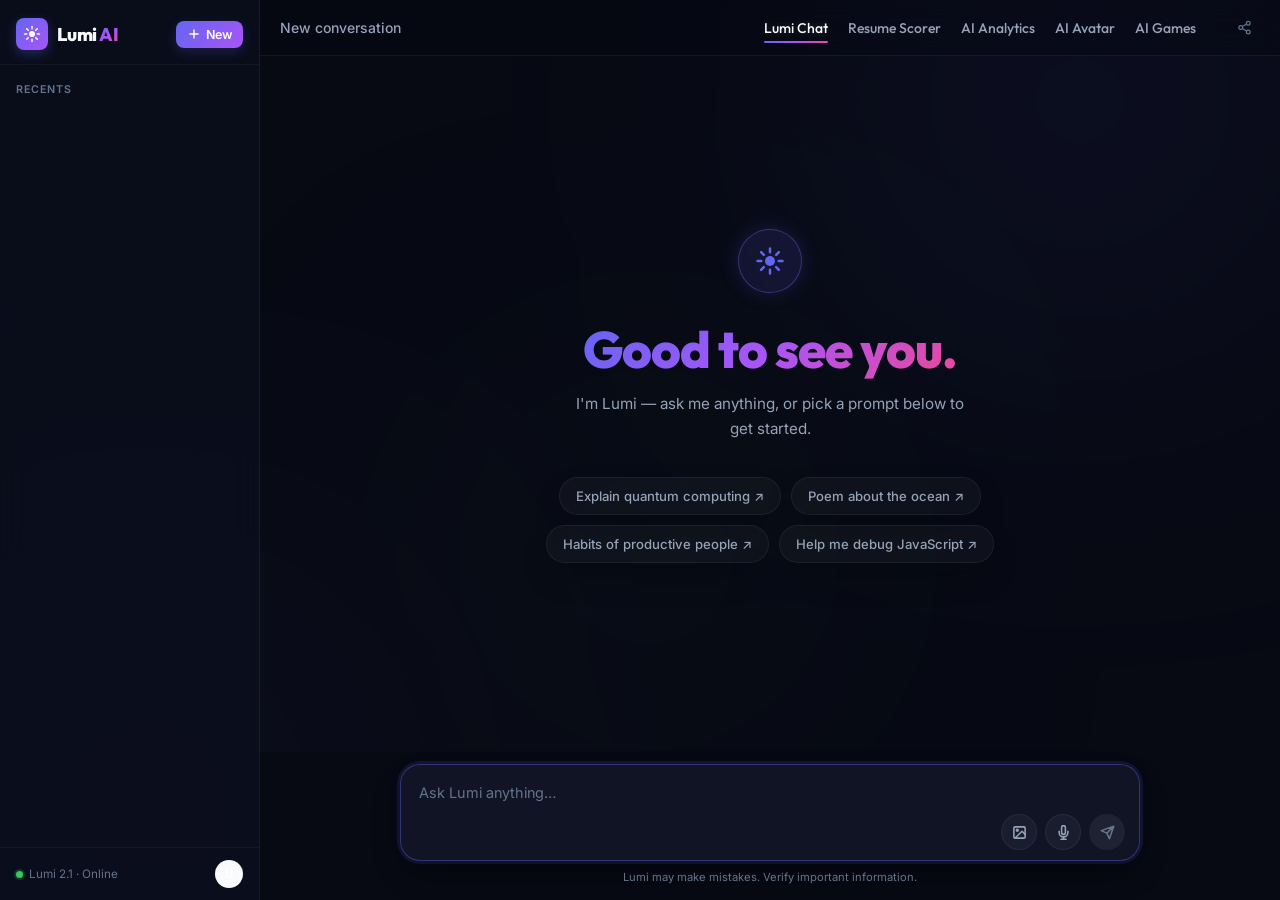
==== index.html @ 214613d6 "Initial commit: Lumi AI Application Setup" ====
<!DOCTYPE html>
<html lang="en">

<head>
    <meta charset="UTF-8" />
    <meta name="viewport" content="width=device-width, initial-scale=1.0" />
    <link rel="icon" href="/Pages/Screenshot_14-5-2026_141146_www.design.com-removebg-preview.png" type="image/x-icon">
    <title>Lumi — AI Assistant</title>
    <link rel="stylesheet" href="./Pages/CSS/index.css" />
    <link rel="preconnect" href="https://fonts.googleapis.com" />
    <link rel="preconnect" href="https://fonts.gstatic.com" crossorigin />
    <link
        href="https://fonts.googleapis.com/css2?family=Outfit:wght@400;500;600;700;800&family=Inter:wght@300;400;500;600;700&display=swap"
        rel="stylesheet">
</head>

<body>

    <!-- Premium Glowing Background Orbs -->
    <div class="bg-orbs">
        <div class="orb orb-1"></div>
        <div class="orb orb-2"></div>
        <div class="orb orb-3"></div>
    </div>

    <!-- Sidebar -->
    <aside class="sidebar" id="sidebar">
        <div class="sidebar-top">
            <div class="logo">
                <div class="logo-mark">
                    <svg width="18" height="18" viewBox="0 0 24 24" fill="none">
                        <circle cx="12" cy="12" r="4" fill="currentColor" />
                        <path
                            d="M12 2v3M12 19v3M2 12h3M19 12h3M4.93 4.93l2.12 2.12M16.95 16.95l2.12 2.12M4.93 19.07l2.12-2.12M16.95 7.05l2.12-2.12"
                            stroke="currentColor" stroke-width="2" stroke-linecap="round" />
                    </svg>
                </div>
                <span class="logo-text">Lumi <span class="accent-text">AI</span></span>
            </div>
            <button class="new-chat-btn" id="newChatBtn" title="New chat">
                <svg width="14" height="14" viewBox="0 0 24 24" fill="none">
                    <path d="M12 5v14M5 12h14" stroke="currentColor" stroke-width="2.5" stroke-linecap="round" />
                </svg>
                New
            </button>
        </div>

        <div class="history-label">Recents</div>
        <nav class="history-list" id="historyList">
            <div class="history-item active">
                <svg width="13" height="13" viewBox="0 0 24 24" fill="none">
                    <path d="M21 15a2 2 0 01-2 2H7l-4 4V5a2 2 0 012-2h14a2 2 0 012 2z" stroke="currentColor"
                        stroke-width="2" stroke-linecap="round" stroke-linejoin="round" />
                </svg>
                <span>New conversation</span>
                <button class="del-chat-btn" id="defaultDelBtn" title="Delete chat">
                    <svg width="12" height="12" viewBox="0 0 24 24" fill="none" stroke="currentColor" stroke-width="2.5">
                        <path d="M3 6h18M19 6v14a2 2 0 01-2 2H7a2 2 0 01-2-2V6m3 0V4a2 2 0 012-2h4a2 2 0 012 2v2M10 11v6M14 11v6"/>
                    </svg>
                </button>
            </div>
        </nav>

        <div class="sidebar-footer">
            <div class="status-row">
                <span class="status-dot"></span>
                <span class="status-text">Lumi 2.1 · Online</span>
            </div>
            <div class="user-chip">U</div>
        </div>
    </aside>

    <div class="overlay" id="overlay"></div>

    <!-- Main -->
    <main class="main">

        <header class="topbar">
            <button class="burger" id="burger" aria-label="Toggle menu">
                <svg width="18" height="18" viewBox="0 0 24 24" fill="none">
                    <path d="M3 6h18M3 12h18M3 18h18" stroke="currentColor" stroke-width="2" stroke-linecap="round" />
                </svg>
            </button>
            <span class="topbar-title" id="topbarTitle">New conversation</span>
            <div class="nav-links">
                <a href="./index.html" class="nav-link active">Lumi Chat</a>
                <a href="./resume.html" class="nav-link">Resume Scorer</a>
                <a href="./analytics.html" class="nav-link">AI Analytics</a>
                <a href="./avatar.html" class="nav-link">AI Avatar</a>
                <a href="./games.html" class="nav-link">AI Games</a>
            </div>
            <button class="icon-action" title="Share">
                <svg width="15" height="15" viewBox="0 0 24 24" fill="none">
                    <circle cx="18" cy="5" r="3" stroke="currentColor" stroke-width="2" />
                    <circle cx="6" cy="12" r="3" stroke="currentColor" stroke-width="2" />
                    <circle cx="18" cy="19" r="3" stroke="currentColor" stroke-width="2" />
                    <path d="M8.59 13.51l6.83 3.98M15.41 6.51l-6.82 3.98" stroke="currentColor" stroke-width="2" />
                </svg>
            </button>
        </header>

        <div class="feed" id="feed">
            <!-- Welcome screen -->
            <div class="welcome" id="welcome">
                <div class="welcome-icon">
                    <svg width="30" height="30" viewBox="0 0 24 24" fill="none">
                        <circle cx="12" cy="12" r="4" fill="currentColor" />
                        <path
                            d="M12 2v3M12 19v3M2 12h3M19 12h3M4.93 4.93l2.12 2.12M16.95 16.95l2.12 2.12M4.93 19.07l2.12-2.12M16.95 7.05l2.12-2.12"
                            stroke="currentColor" stroke-width="2" stroke-linecap="round" />
                    </svg>
                </div>
                <h1 class="welcome-heading">Good to see you.</h1>
                <p class="welcome-sub">I'm Lumi — ask me anything, or pick a prompt below to get started.</p>
                <div class="chips">
                    <button class="chip" data-text="Explain quantum computing in simple terms">Explain quantum computing
                        ↗</button>
                    <button class="chip" data-text="Write a short poem about the ocean at night">Poem about the ocean
                        ↗</button>
                    <button class="chip" data-text="What are habits of highly productive people?">Habits of productive
                        people ↗</button>
                    <button class="chip" data-text="Help me debug my JavaScript code">Help me debug JavaScript
                        ↗</button>
                </div>
            </div>

            <!-- Live messages -->
            <div class="messages" id="messages"></div>
        </div>

        <!-- Input -->
        <div class="input-zone">
            <div class="input-card" id="inputCard">
                <textarea id="userInput" class="input-field" placeholder="Ask Lumi anything…" rows="1"
                    maxlength="4000"></textarea>
                <div class="input-footer">
                    <div id="charHint" class="char-hint"></div>
                    <input type="file" id="fileInput" accept="image/*" style="display:none">
                    <button class="img-btn" id="imgBtn" aria-label="Upload image">
                        <svg width="15" height="15" viewBox="0 0 24 24" fill="none" stroke="currentColor"
                            stroke-width="2.5" stroke-linecap="round" stroke-linejoin="round">
                            <rect x="3" y="3" width="18" height="18" rx="2" ry="2"></rect>
                            <circle cx="8.5" cy="8.5" r="1.5"></circle>
                            <polyline points="21 15 16 10 5 21"></polyline>
                        </svg>
                    </button>
                    <button class="mic-btn" id="micBtn" aria-label="Voice input">
                        <svg width="15" height="15" viewBox="0 0 24 24" fill="none" stroke="currentColor"
                            stroke-width="2.5" stroke-linecap="round" stroke-linejoin="round">
                            <path d="M12 1a3 3 0 0 0-3 3v8a3 3 0 0 0 6 0V4a3 3 0 0 0-3-3z"></path>
                            <path d="M19 10v2a7 7 0 0 1-14 0v-2"></path>
                            <line x1="12" y1="19" x2="12" y2="23"></line>
                            <line x1="8" y1="23" x2="16" y2="23"></line>
                        </svg>
                    </button>
                    <button class="send-btn" id="sendBtn" disabled aria-label="Send">
                        <svg width="15" height="15" viewBox="0 0 24 24" fill="none">
                            <path d="M22 2L11 13M22 2L15 22l-4-9-9-4 20-7z" stroke="currentColor" stroke-width="2.5"
                                stroke-linecap="round" stroke-linejoin="round" />
                        </svg>
                    </button>
                </div>
            </div>
            <p class="disclaimer">Lumi may make mistakes. Verify important information.</p>
        </div>

    </main>

    <!-- Premium Delete Confirmation Modal -->
    <div class="modal-backdrop" id="deleteModal">
        <div class="glass-card modal-card">
            <div class="modal-header">
                <div class="modal-icon">
                    <svg width="20" height="20" viewBox="0 0 24 24" fill="none" stroke="currentColor" stroke-width="2.5">
                        <path d="M3 6h18M19 6v14a2 2 0 01-2 2H7a2 2 0 01-2-2V6m3 0V4a2 2 0 012-2h4a2 2 0 012 2v2M10 11v6M14 11v6"/>
                    </svg>
                </div>
                <h3>Delete Conversation?</h3>
            </div>
            <p class="modal-desc">This action cannot be undone. All messages in this conversation will be permanently removed.</p>
            <div class="modal-actions">
                <button class="modal-btn-cancel" id="cancelDeleteBtn">Cancel</button>
                <button class="modal-btn-confirm" id="confirmDeleteBtn">Delete</button>
            </div>
        </div>
    </div>

    <script src="./Pages/Script/index.js?v=12"></script>
</body>

</html>
---- Pages/CSS/index.css ----
/* ============================================================
   LUMI AI — style.css   Clean Light Theme
   ============================================================ */

:root {
    --white: rgba(21, 27, 46, 0.7); /* Match glassmorphic card bg */
    --bg: #070913;                    /* Match CVForge bg */
    --surface: rgba(21, 27, 46, 0.7); /* Match card-bg */
    --sidebar-bg: rgba(11, 15, 30, 0.75); /* Slightly darker/sleeker sidebar */
    --border: rgba(255, 255, 255, 0.06);   /* Sleek glass border */
    --border-soft: rgba(255, 255, 255, 0.04);

    --accent: #6366F1;             /* Indigo main accent */
    --accent-lt: rgba(99, 102, 241, 0.12); /* Subtle glow bg */
    --accent-mid: rgba(99, 102, 241, 0.4);  /* Medium indigo */
    --accent-dk: #4f46e5;            /* Dark indigo hover state */

    --text-1: #F8FAFC;              /* Off-white */
    --text-2: #94A3B8;              /* Slate secondary */
    --text-3: #64748B;              /* Gray muted */
    --text-inv: #ffffff;            /* White */

    --user-bg: linear-gradient(135deg, #6366F1 0%, #A855F7 100%); /* Gorgeous primary gradient */
    --user-text: #ffffff;
    --ai-bg: rgba(21, 27, 46, 0.4);
    --ai-border: rgba(255, 255, 255, 0.06);

    --r-sm: 8px;
    --r-md: 14px;
    --r-lg: 20px;
    --r-xl: 28px;

    --sidebar-w: 260px;
    --font-heading: 'Outfit', sans-serif;
    --font-body: 'Inter', sans-serif;

    --font-d: 'Outfit', sans-serif;
    --font-b: 'Inter', sans-serif;
    --ease: 0.3s cubic-bezier(0.16, 1, 0.3, 1);

    --shadow-card: 0 15px 35px -10px rgba(0, 0, 0, 0.4), 0 0 20px rgba(99, 102, 241, 0.03);
    --shadow-btn: 0 4px 15px rgba(99, 102, 241, 0.35);
}

*,
*::before,
*::after {
    box-sizing: border-box;
    margin: 0;
    padding: 0;
}

html {
    font-size: 16px;
}

body {
    font-family: var(--font-b);
    background: var(--bg);
    color: var(--text-1);
    display: flex;
    height: 100dvh;
    overflow: hidden;
}

button {
    cursor: pointer;
    border: none;
    background: none;
    font-family: inherit;
}

textarea {
    font-family: inherit;
    resize: none;
}

input,
textarea {
    outline: none;
}

/* ── Sidebar ──────────────────────────────────────────────── */
.sidebar {
    width: var(--sidebar-w);
    flex-shrink: 0;
    background: var(--sidebar-bg);
    border-right: 1px solid var(--border);
    display: flex;
    flex-direction: column;
    transition: transform var(--ease);
    z-index: 20;
    backdrop-filter: blur(16px);
    -webkit-backdrop-filter: blur(16px);
}

.sidebar-top {
    display: flex;
    align-items: center;
    justify-content: space-between;
    padding: 18px 16px 14px;
    border-bottom: 1px solid var(--border-soft);
}

.logo {
    display: flex;
    align-items: center;
    gap: 9px;
}

.logo-mark {
    width: 32px;
    height: 32px;
    background: linear-gradient(135deg, #6366F1 0%, #A855F7 100%);
    color: var(--text-inv);
    border-radius: var(--r-sm);
    display: flex;
    align-items: center;
    justify-content: center;
    box-shadow: 0 4px 12px rgba(99, 102, 241, 0.3);
}

.logo-text {
    font-family: var(--font-d);
    font-size: 1.15rem;
    font-weight: 800;
    color: var(--text-1);
    letter-spacing: -0.01em;
}

.new-chat-btn {
    display: flex;
    align-items: center;
    gap: 5px;
    padding: 6px 11px;
    background: var(--user-bg);
    color: var(--text-inv);
    border-radius: var(--r-sm);
    font-size: 0.78rem;
    font-weight: 600;
    letter-spacing: 0.01em;
    transition: background var(--ease), box-shadow var(--ease), transform 0.2s ease;
    box-shadow: 0 4px 12px rgba(99, 102, 241, 0.2);
}

.new-chat-btn:hover {
    transform: translateY(-1px);
    box-shadow: 0 6px 16px rgba(99, 102, 241, 0.4);
}

.history-label {
    font-size: 0.67rem;
    font-weight: 600;
    letter-spacing: 0.09em;
    text-transform: uppercase;
    color: var(--text-3);
    padding: 18px 16px 6px;
}

.history-list {
    flex: 1;
    overflow-y: auto;
    padding: 0 8px 8px;
}

.history-list::-webkit-scrollbar {
    width: 3px;
}

.history-list::-webkit-scrollbar-thumb {
    background: var(--border);
    border-radius: 99px;
}

.history-item {
    display: flex;
    align-items: center;
    gap: 8px;
    padding: 8px 10px;
    border-radius: var(--r-sm);
    font-size: 0.82rem;
    color: var(--text-2);
    cursor: pointer;
    transition: background var(--ease), color var(--ease);
    position: relative;
    overflow: hidden;
}

.history-item span {
    flex: 1;
    overflow: hidden;
    text-overflow: ellipsis;
    white-space: nowrap;
    margin-right: 4px;
}

.history-item:hover {
    background: var(--border-soft);
    color: var(--text-1);
}

.history-item.active {
    background: var(--accent-lt);
    color: var(--text-1);
    font-weight: 600;
    border-left: 3.5px solid var(--accent);
}

.history-item svg {
    flex-shrink: 0;
    opacity: 0.5;
}

/* Delete Chat Button */
.del-chat-btn {
    background: transparent;
    border: none;
    padding: 4px;
    color: var(--text-3);
    cursor: pointer;
    opacity: 0;
    transition: opacity var(--ease), color var(--ease), transform var(--ease);
    display: flex;
    align-items: center;
    justify-content: center;
    border-radius: 4px;
    z-index: 2;
}

.del-chat-btn:hover {
    color: #EF4444;
    transform: scale(1.15);
    background: rgba(239, 68, 68, 0.1);
}

.history-item:hover .del-chat-btn,
.history-item.active .del-chat-btn {
    opacity: 1;
}


.sidebar-footer {
    padding: 12px 16px;
    border-top: 1px solid var(--border-soft);
    display: flex;
    align-items: center;
    justify-content: space-between;
}

.status-row {
    display: flex;
    align-items: center;
    gap: 6px;
}

.status-dot {
    width: 7px;
    height: 7px;
    border-radius: 50%;
    background: #34c759;
    box-shadow: 0 0 0 2px rgba(52, 199, 89, 0.2);
}

.status-text {
    font-size: 0.73rem;
    color: var(--text-3);
}

.user-chip {
    width: 28px;
    height: 28px;
    border-radius: 50%;
    background: var(--text-1);
    color: var(--text-inv);
    font-size: 0.72rem;
    font-weight: 600;
    display: flex;
    align-items: center;
    justify-content: center;
}

/* ── Main ─────────────────────────────────────────────────── */
.main {
    flex: 1;
    min-width: 0;
    display: flex;
    flex-direction: column;
    background: transparent;
}

/* ── Topbar ───────────────────────────────────────────────── */
.topbar {
    display: flex;
    align-items: center;
    gap: 12px;
    height: 56px;
    padding: 0 20px;
    background: rgba(7, 9, 19, 0.4);
    border-bottom: 1px solid var(--border);
    flex-shrink: 0;
    backdrop-filter: blur(16px);
    -webkit-backdrop-filter: blur(16px);
}

.burger {
    display: none;
    width: 32px;
    height: 32px;
    align-items: center;
    justify-content: center;
    border-radius: var(--r-sm);
    color: var(--text-2);
    transition: background var(--ease);
}

.burger:hover {
    background: var(--border-soft);
}

.topbar-title {
    flex: 1;
    font-size: 0.875rem;
    font-weight: 500;
    color: var(--text-2);
    white-space: nowrap;
    overflow: hidden;
    text-overflow: ellipsis;
}

.icon-action {
    width: 32px;
    height: 32px;
    display: flex;
    align-items: center;
    justify-content: center;
    border-radius: var(--r-sm);
    color: var(--text-3);
    transition: background var(--ease), color var(--ease);
}

.icon-action:hover {
    background: var(--border-soft);
    color: var(--text-1);
}

/* ── Feed (scroll area) ───────────────────────────────────── */
.feed {
    flex: 1;
    overflow-y: auto;
    display: flex;
    flex-direction: column;
    scroll-behavior: smooth;
}

.feed::-webkit-scrollbar {
    width: 4px;
}

.feed::-webkit-scrollbar-thumb {
    background: var(--border);
    border-radius: 99px;
}

/* ── Welcome ──────────────────────────────────────────────── */
.welcome {
    flex: 1;
    display: flex;
    flex-direction: column;
    align-items: center;
    justify-content: center;
    padding: 60px 24px 40px;
    text-align: center;
    animation: fadeUp 0.5s ease both;
}

.welcome.hidden {
    display: none;
}

@keyframes fadeUp {
    from {
        opacity: 0;
        transform: translateY(16px);
    }

    to {
        opacity: 1;
        transform: translateY(0);
    }
}

.welcome-icon {
    width: 64px;
    height: 64px;
    background: var(--accent-lt);
    border: 1.5px solid var(--accent-mid);
    border-radius: 50%;
    display: flex;
    align-items: center;
    justify-content: center;
    color: var(--accent);
    margin-bottom: 24px;
    box-shadow: 0 0 20px rgba(99, 102, 241, 0.2);
}

.welcome-heading {
    font-family: var(--font-heading);
    font-size: clamp(2.2rem, 5vw, 3.2rem);
    font-weight: 800;
    background: linear-gradient(135deg, #6366F1 0%, #A855F7 50%, #EC4899 100%);
    -webkit-background-clip: text;
    background-clip: text;
    -webkit-text-fill-color: transparent;
    letter-spacing: -0.02em;
    margin-bottom: 10px;
}

.welcome-sub {
    font-size: 0.95rem;
    color: var(--text-2);
    font-weight: 400;
    max-width: 400px;
    line-height: 1.65;
    margin-bottom: 36px;
}

.chips {
    display: flex;
    flex-wrap: wrap;
    gap: 10px;
    justify-content: center;
    max-width: 560px;
}

.chip {
    padding: 10px 16px;
    background: rgba(255, 255, 255, 0.03);
    border: 1px solid var(--border);
    border-radius: var(--r-xl);
    font-size: 0.82rem;
    font-weight: 500;
    color: var(--text-2);
    transition: all var(--ease);
    box-shadow: var(--shadow-card);
}

.chip:hover {
    background: var(--accent-lt);
    border-color: var(--accent-mid);
    color: var(--text-1);
    transform: translateY(-1px);
    box-shadow: 0 4px 14px rgba(99, 102, 241, 0.15);
}

/* ── Messages ─────────────────────────────────────────────── */
.messages {
    padding: 28px 0 8px;
    display: flex;
    flex-direction: column;
    gap: 4px;
}

.msg-row {
    display: flex;
    align-items: flex-end;
    gap: 10px;
    padding: 3px 24px;
    animation: msgIn 0.3s cubic-bezier(0.34, 1.56, 0.64, 1) both;
}

@keyframes msgIn {
    from {
        opacity: 0;
        transform: translateY(10px) scale(0.98);
    }

    to {
        opacity: 1;
        transform: translateY(0) scale(1);
    }
}

.msg-row.user {
    justify-content: flex-end;
}

.msg-row.ai {
    justify-content: flex-start;
}

/* AI avatar */
.ai-avatar {
    width: 30px;
    height: 30px;
    flex-shrink: 0;
    background: var(--accent-lt);
    border: 1.5px solid var(--accent-mid);
    border-radius: 50%;
    display: flex;
    align-items: center;
    justify-content: center;
    color: var(--accent);
    align-self: flex-end;
    margin-bottom: 20px;
}

.ai-avatar svg {
    width: 13px;
    height: 13px;
}

.msg-wrap {
    max-width: min(620px, 78%);
    display: flex;
    flex-direction: column;
    gap: 4px;
}

/* Bubble */
.bubble {
    padding: 12px 16px;
    border-radius: var(--r-lg);
    font-size: 0.9rem;
    line-height: 1.72;
    word-break: break-word;
}

.msg-row.user .bubble {
    background: var(--user-bg);
    color: var(--user-text);
    border-bottom-right-radius: 4px;
    box-shadow: 0 4px 15px rgba(99, 102, 241, 0.25);
}

.msg-row.ai .bubble {
    background: var(--ai-bg);
    color: var(--text-1);
    border: 1px solid var(--ai-border);
    border-bottom-left-radius: 4px;
    box-shadow: var(--shadow-card);
    backdrop-filter: blur(12px);
    -webkit-backdrop-filter: blur(12px);
}

.msg-meta {
    font-size: 0.7rem;
    color: var(--text-3);
    padding: 0 4px;
}

.msg-img {
    border: 1px solid var(--border-soft);
    box-shadow: 0 2px 6px rgba(0,0,0,0.05);
    transition: transform 0.3s ease;
}

.msg-img:hover {
    transform: scale(1.02);
}

.msg-row.user .msg-meta {
    text-align: right;
}

.msg-row.ai .msg-meta {
    text-align: left;
    padding-left: 40px;
    display: flex;
    align-items: center;
    gap: 8px;
}

.tts-btn {
    display: flex;
    align-items: center;
    justify-content: center;
    width: 24px;
    height: 24px;
    border-radius: 50%;
    color: var(--text-3);
    transition: all var(--ease);
    margin-top: -2px;
}

.tts-btn:hover {
    background: var(--accent-lt);
    color: var(--accent);
}

.tts-btn.playing {
    color: var(--accent);
    animation: pulse 1.5s infinite;
}

@keyframes pulse {
    0% { transform: scale(1); opacity: 1; }
    50% { transform: scale(1.15); opacity: 0.7; }
    100% { transform: scale(1); opacity: 1; }
}

/* ── Typing indicator ─────────────────────────────────────── */
.typing-dots {
    display: flex;
    align-items: center;
    gap: 4px;
    padding: 14px 18px;
}

.dot {
    width: 6px;
    height: 6px;
    border-radius: 50%;
    background: var(--accent);
    opacity: 0.5;
    animation: dotBounce 1.2s ease-in-out infinite;
}

.dot:nth-child(2) {
    animation-delay: 0.18s;
}

.dot:nth-child(3) {
    animation-delay: 0.36s;
}

@keyframes dotBounce {

    0%,
    60%,
    100% {
        transform: translateY(0);
        opacity: 0.5;
    }

    30% {
        transform: translateY(-5px);
        opacity: 1;
    }
}

/* ── Markdown in bubbles ──────────────────────────────────── */
.bubble strong {
    font-weight: 600;
}

.bubble em {
    font-style: italic;
    color: var(--text-2);
}

.bubble code {
    font-family: 'Menlo', 'Monaco', monospace;
    font-size: 0.82em;
    background: rgba(255, 255, 255, 0.06);
    padding: 2px 6px;
    border-radius: 4px;
    color: #EC4899;
}

.bubble pre {
    background: rgba(7, 9, 19, 0.5);
    border: 1px solid var(--border);
    border-radius: var(--r-sm);
    padding: 12px 14px;
    margin: 10px 0;
    overflow-x: auto;
    font-size: 0.82rem;
}

.bubble pre code {
    background: none;
    padding: 0;
    color: var(--text-1);
}

.bubble ul {
    padding-left: 20px;
    margin: 6px 0;
}

.bubble li {
    margin: 3px 0;
}

.bubble hr {
    border: none;
    border-top: 1px solid var(--border);
    margin: 10px 0;
}

/* ── Input zone ───────────────────────────────────────────── */
.input-zone {
    padding: 12px 20px 16px;
    background: var(--bg);
    flex-shrink: 0;
}

.input-card {
    max-width: 740px;
    margin: 0 auto;
    background: var(--white);
    border: 1.5px solid var(--border);
    border-radius: var(--r-lg);
    box-shadow: var(--shadow-card);
    padding: 14px 14px 10px 18px;
    transition: border-color var(--ease), box-shadow var(--ease);
}

.input-card:focus-within {
    border-color: var(--accent-mid);
    box-shadow: 0 0 0 3px rgba(99, 102, 241, 0.12), var(--shadow-card);
}

.input-field {
    display: block;
    width: 100%;
    border: none;
    background: none;
    color: var(--text-1);
    font-size: 0.9rem;
    line-height: 1.6;
    max-height: 180px;
    overflow-y: auto;
    padding: 2px 0 6px;
}

.input-field::placeholder {
    color: var(--text-3);
}

.input-field::-webkit-scrollbar {
    width: 3px;
}

.input-field::-webkit-scrollbar-thumb {
    background: var(--border);
    border-radius: 99px;
}

.input-footer {
    display: flex;
    align-items: center;
    justify-content: flex-end;
    gap: 8px;
    margin-top: 4px;
}

.char-hint {
    font-size: 0.7rem;
    color: var(--text-3);
}

.char-hint.warn {
    color: #e8a020;
}

.char-hint.error {
    color: #e53e3e;
}

.send-btn, .mic-btn, .img-btn {
    width: 36px;
    height: 36px;
    border-radius: 50%;
    background: var(--accent);
    color: var(--text-inv);
    display: flex;
    align-items: center;
    justify-content: center;
    transition: all var(--ease);
    flex-shrink: 0;
}

.mic-btn, .img-btn {
    background: rgba(255, 255, 255, 0.04);
    color: var(--text-2);
    border: 1px solid var(--border);
}

.mic-btn:hover, .img-btn:hover {
    background: var(--border-soft);
    color: var(--text-1);
}

.mic-btn.recording {
    background: #e53e3e;
    color: white;
    border-color: #e53e3e;
    animation: micPulse 1.5s infinite;
}

@keyframes micPulse {
    0% { transform: scale(1); box-shadow: 0 0 0 0 rgba(229, 62, 62, 0.4); }
    70% { transform: scale(1.1); box-shadow: 0 0 0 10px rgba(229, 62, 62, 0); }
    100% { transform: scale(1); box-shadow: 0 0 0 0 rgba(229, 62, 62, 0); }
}

.send-btn:disabled {
    background: var(--border);
    color: var(--text-3);
    cursor: not-allowed;
}

.send-btn:not(:disabled):hover {
    background: var(--accent-dk);
    box-shadow: var(--shadow-btn);
    transform: scale(1.06);
}

.send-btn:not(:disabled):active {
    transform: scale(0.95);
}

.disclaimer {
    text-align: center;
    font-size: 0.7rem;
    color: var(--text-3);
    margin-top: 9px;
    max-width: 740px;
    margin-left: auto;
    margin-right: auto;
}

/* ── Mobile overlay ───────────────────────────────────────── */
.overlay {
    display: none;
    position: fixed;
    inset: 0;
    background: rgba(26, 23, 20, 0.4);
    z-index: 15;
    backdrop-filter: blur(2px);
}

.overlay.show {
    display: block;
}

/* ── Responsive ───────────────────────────────────────────── */
@media (max-width: 768px) {
    .sidebar {
        position: fixed;
        top: 0;
        left: 0;
        bottom: 0;
        transform: translateX(-100%);
    }

    .sidebar.open {
        transform: translateX(0);
    }

    .burger {
        display: flex;
    }

    .msg-row {
        padding: 3px 14px;
    }

    .msg-wrap {
        max-width: 88%;
    }

    .welcome {
        padding: 40px 20px;
    }

    .chips {
        flex-direction: column;
        align-items: stretch;
    }

    .chip {
        text-align: left;
        border-radius: var(--r-md);
    }

    .input-zone {
        padding: 10px 12px 14px;
    }

    .msg-row.ai .msg-meta {
        padding-left: 0;
    }
}

@media (max-width: 480px) {
    .welcome-heading {
        font-size: 1.8rem;
    }

    .bubble {
        font-size: 0.87rem;
    }
}

/* ── SHARED PLATFORM NAV & GLOW ORBS ────────────────────────── */
.accent-text {
    background: linear-gradient(135deg, #6366F1 0%, #A855F7 50%, #EC4899 100%);
    -webkit-background-clip: text;
    background-clip: text;
    -webkit-text-fill-color: transparent;
}

/* ── NAVBAR LINKS (SHARED SUITE NAVIGATION) ────────────────── */
.nav-links {
    display: flex;
    gap: 20px;
    margin-right: 20px;
}

.nav-link {
    color: var(--text-2);
    text-decoration: none;
    font-size: 14px;
    font-weight: 500;
    transition: color 0.3s ease, text-shadow 0.3s ease;
    font-family: var(--font-heading);
    position: relative;
    padding: 4px 0;
}

.nav-link:hover, .nav-link.active {
    color: var(--text-1);
    text-shadow: 0 0 10px rgba(255, 255, 255, 0.2);
}

.nav-link.active::after {
    content: '';
    position: absolute;
    bottom: -2px;
    left: 0;
    width: 100%;
    height: 2px;
    background: linear-gradient(135deg, #6366F1 0%, #A855F7 50%, #EC4899 100%);
    border-radius: 2px;
}

/* ── GLOWING BACKGROUND ORBS ────────────────────────────────── */
.bg-orbs {
    position: fixed;
    top: 0;
    left: 0;
    right: 0;
    bottom: 0;
    z-index: -1;
    overflow: hidden;
    pointer-events: none;
}

.orb {
    position: absolute;
    border-radius: 50%;
    filter: blur(140px);
    opacity: 0.25;
    mix-blend-mode: screen;
    animation: orbFloat 25s infinite alternate ease-in-out;
}

.orb-1 {
    width: 600px;
    height: 600px;
    background: radial-gradient(circle, rgba(99,102,241,0.6) 0%, rgba(0,0,0,0) 70%);
    top: -200px;
    right: -100px;
    animation-duration: 20s;
}

.orb-2 {
    width: 500px;
    height: 500px;
    background: radial-gradient(circle, rgba(168,85,247,0.5) 0%, rgba(0,0,0,0) 70%);
    bottom: -150px;
    left: -100px;
    animation-duration: 30s;
}

.orb-3 {
    width: 400px;
    height: 400px;
    background: radial-gradient(circle, rgba(16,185,129,0.4) 0%, rgba(0,0,0,0) 70%);
    top: 40%;
    left: 35%;
    animation-duration: 25s;
}

@keyframes orbFloat {
    0% { transform: translate(0, 0) scale(1); }
    100% { transform: translate(80px, 50px) scale(1.15); }
}

/* ── CUSTOM CONFIRMATION MODAL ──────────────────────────────── */
.modal-backdrop {
    position: fixed;
    top: 0;
    left: 0;
    right: 0;
    bottom: 0;
    background: rgba(3, 4, 9, 0.7);
    backdrop-filter: blur(12px);
    -webkit-backdrop-filter: blur(12px);
    display: flex;
    align-items: center;
    justify-content: center;
    z-index: 9999;
    opacity: 0;
    pointer-events: none;
    transition: opacity 0.3s cubic-bezier(0.16, 1, 0.3, 1);
}

.modal-backdrop.show {
    opacity: 1;
    pointer-events: auto;
}

.modal-card {
    width: 90%;
    max-width: 400px;
    background: rgba(21, 27, 46, 0.85);
    border: 1px solid rgba(255, 255, 255, 0.08);
    padding: 24px;
    border-radius: var(--r-lg);
    box-shadow: 0 25px 50px -12px rgba(0, 0, 0, 0.6), 0 0 30px rgba(99, 102, 241, 0.05);
    transform: scale(0.9);
    transition: transform 0.3s cubic-bezier(0.34, 1.56, 0.64, 1);
    text-align: center;
}

.modal-backdrop.show .modal-card {
    transform: scale(1);
}

.modal-header {
    display: flex;
    flex-direction: column;
    align-items: center;
    gap: 12px;
    margin-bottom: 14px;
}

.modal-icon {
    width: 48px;
    height: 48px;
    border-radius: 50%;
    background: rgba(239, 68, 68, 0.12);
    color: #EF4444;
    display: flex;
    align-items: center;
    justify-content: center;
    box-shadow: 0 0 15px rgba(239, 68, 68, 0.2);
}

.modal-header h3 {
    font-family: var(--font-heading);
    font-size: 1.25rem;
    font-weight: 700;
    color: var(--text-1);
}

.modal-desc {
    font-size: 0.88rem;
    color: var(--text-2);
    line-height: 1.5;
    margin-bottom: 24px;
}

.modal-actions {
    display: flex;
    gap: 12px;
    justify-content: center;
}

.modal-btn-cancel {
    flex: 1;
    padding: 10px 16px;
    background: transparent;
    border: 1px solid var(--border);
    color: var(--text-1);
    border-radius: var(--r-sm);
    font-size: 0.85rem;
    font-weight: 600;
    cursor: pointer;
    transition: all var(--ease);
}

.modal-btn-cancel:hover {
    background: rgba(255, 255, 255, 0.05);
    border-color: var(--text-3);
}

.modal-btn-confirm {
    flex: 1;
    padding: 10px 16px;
    background: #EF4444;
    border: none;
    color: #ffffff;
    border-radius: var(--r-sm);
    font-size: 0.85rem;
    font-weight: 600;
    cursor: pointer;
    transition: all var(--ease);
    box-shadow: 0 4px 12px rgba(239, 68, 68, 0.25);
}

.modal-btn-confirm:hover {
    background: #DC2626;
    box-shadow: 0 6px 16px rgba(239, 68, 68, 0.4);
    transform: translateY(-1px);
}
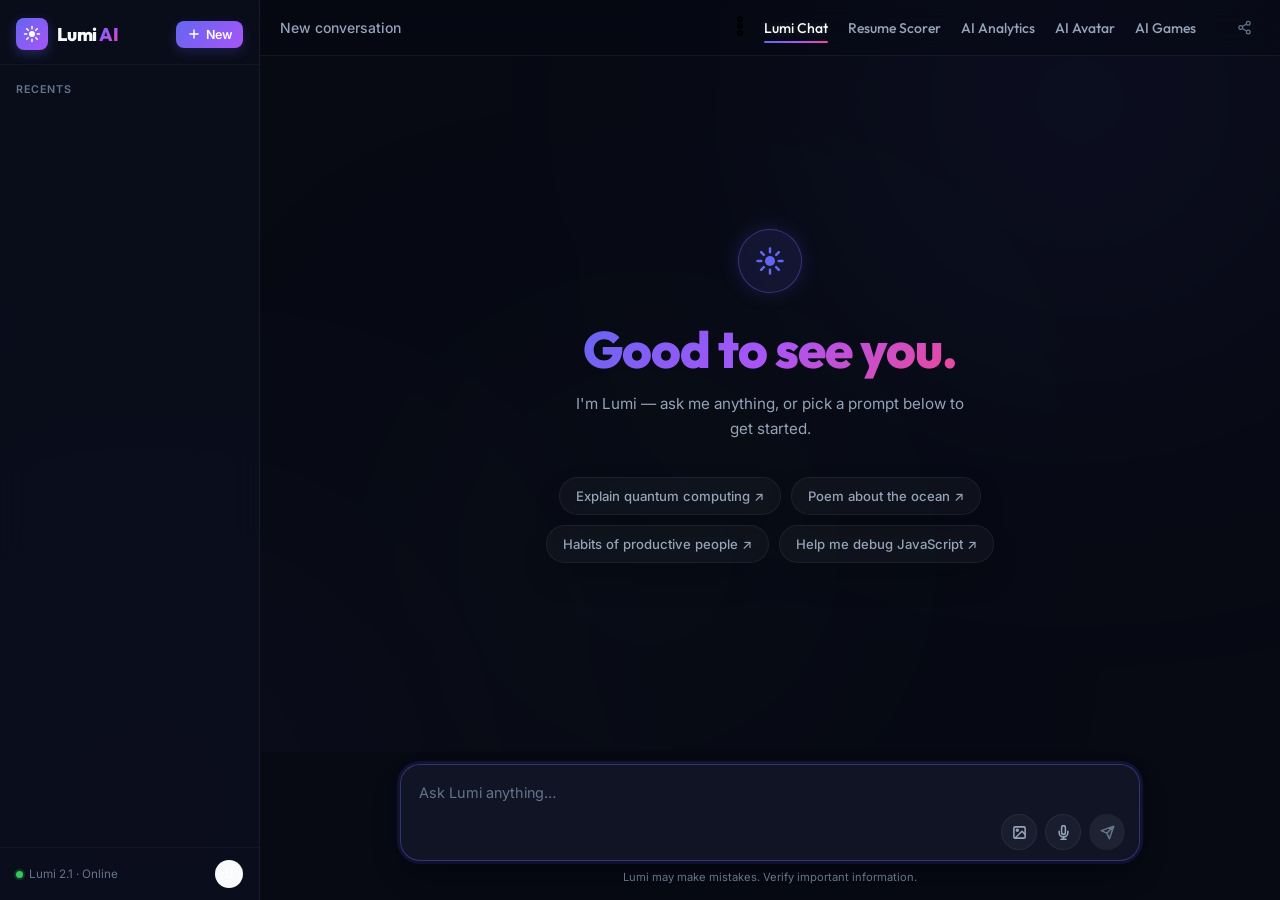
==== commit 84f469b2: "UI Overhaul: Mobile responsiveness and Custom Alert Modals application-wide" ====
--- a/index.html
+++ b/index.html
@@ -82,7 +82,14 @@
                 </svg>
             </button>
             <span class="topbar-title" id="topbarTitle">New conversation</span>
-            <div class="nav-links">
+            <button class="burger-menu" id="burgerMenu" aria-label="Toggle navigation">
+                <svg width="24" height="24" viewBox="0 0 24 24" fill="none" stroke="currentColor" stroke-width="2" stroke-linecap="round">
+                    <circle cx="12" cy="5" r="2"></circle>
+                    <circle cx="12" cy="12" r="2"></circle>
+                    <circle cx="12" cy="19" r="2"></circle>
+                </svg>
+            </button>
+            <div class="nav-links" id="navLinks">
                 <a href="./index.html" class="nav-link active">Lumi Chat</a>
                 <a href="./resume.html" class="nav-link">Resume Scorer</a>
                 <a href="./analytics.html" class="nav-link">AI Analytics</a>
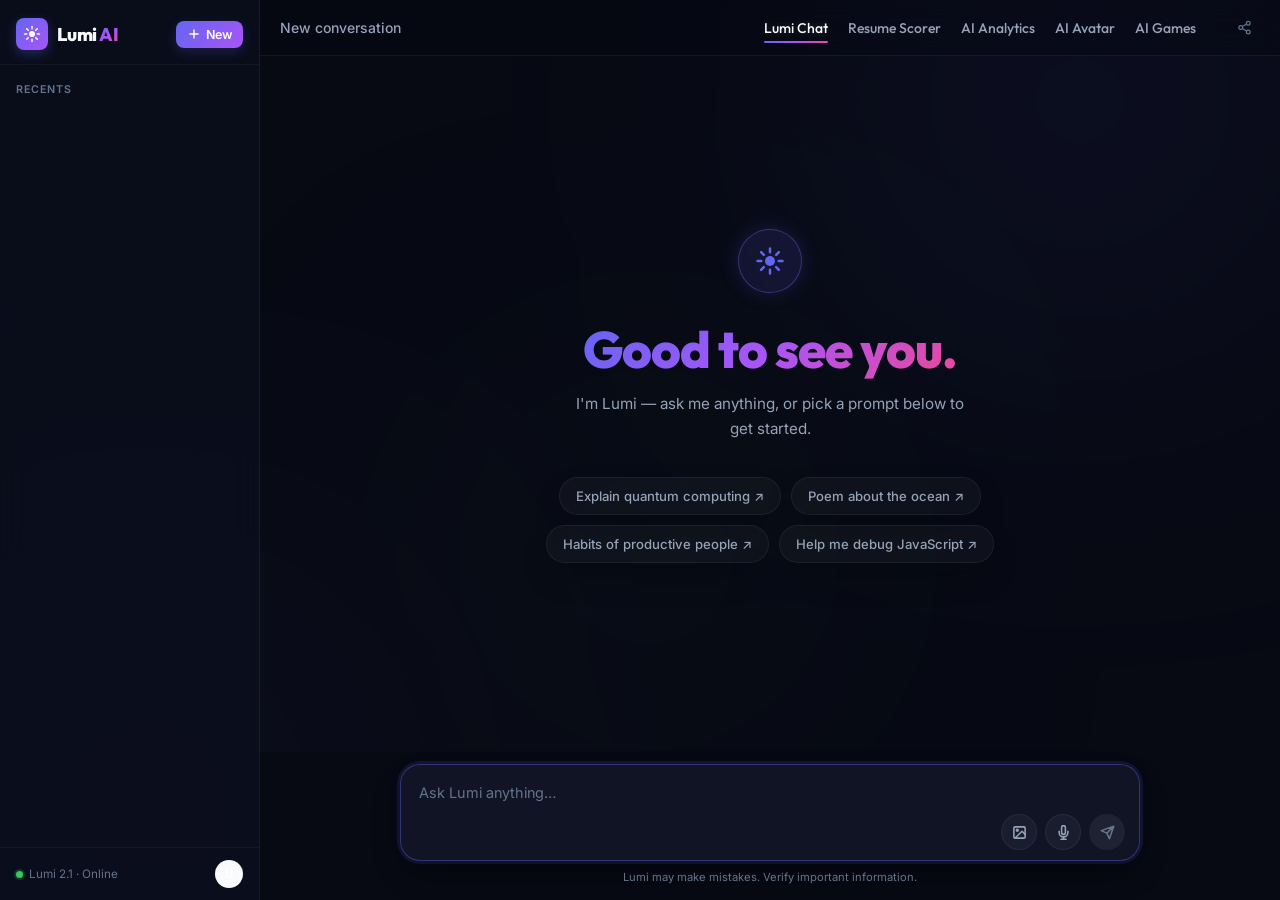
==== commit 2b6897dd: "Fix: Properly inject mobile responsiveness CSS (bypassing Defender locks) and bump cache version" ====
--- a/index.html
+++ b/index.html
@@ -6,7 +6,7 @@
     <meta name="viewport" content="width=device-width, initial-scale=1.0" />
     <link rel="icon" href="/Pages/Screenshot_14-5-2026_141146_www.design.com-removebg-preview.png" type="image/x-icon">
     <title>Lumi — AI Assistant</title>
-    <link rel="stylesheet" href="./Pages/CSS/index.css" />
+    <link rel="stylesheet" href="./Pages/CSS/index.css?v=5" />
     <link rel="preconnect" href="https://fonts.googleapis.com" />
     <link rel="preconnect" href="https://fonts.gstatic.com" crossorigin />
     <link
--- a/Pages/CSS/index.css
+++ b/Pages/CSS/index.css
@@ -1107,3 +1107,11 @@
     box-shadow: 0 6px 16px rgba(239, 68, 68, 0.4);
     transform: translateY(-1px);
 }
+
+/* --- MOBILE RESPONSIVENESS (NAVBAR) --- */
+.burger-menu { display: none; background: none; border: none; color: var(--text-color); cursor: pointer; padding: 5px; z-index: 1001; margin-left: auto; }
+@media (max-width: 768px) {
+    .burger-menu { display: block; }
+    .topbar .nav-links { display: none; flex-direction: column; width: 100%; background: var(--bg); position: absolute; top: 60px; left: 0; padding: 20px; border-bottom: 1px solid var(--border-color); box-shadow: 0 10px 20px rgba(0,0,0,0.2); z-index: 1000; gap: 15px; }
+    .topbar .nav-links.active { display: flex; }
+}
